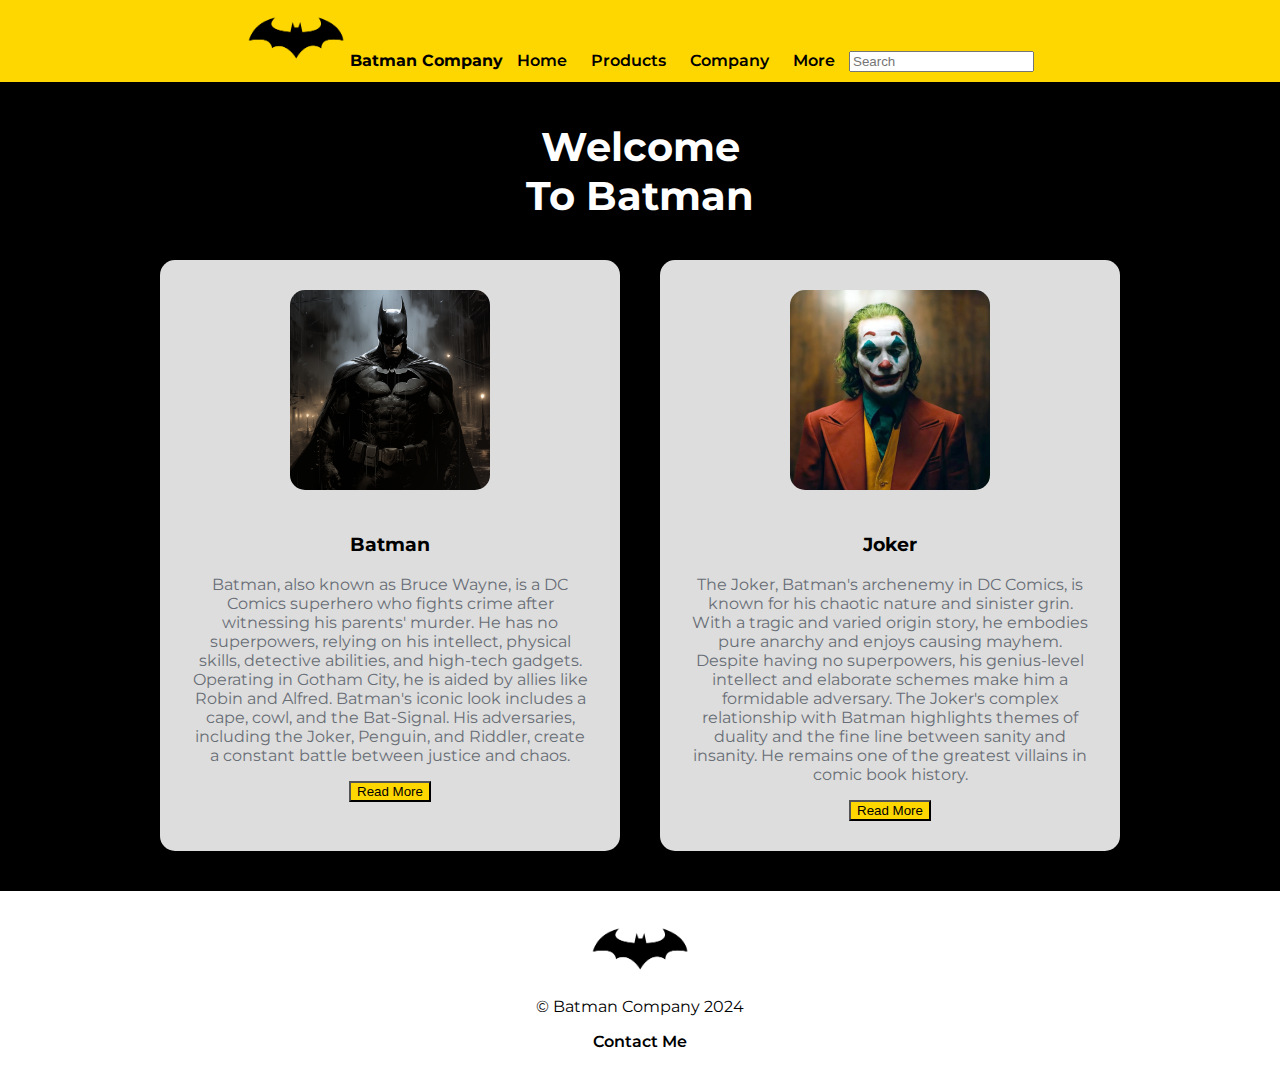
==== index.html @ 84801c20 "remove bootstrap and uses external css" ====
<!DOCTYPE html>
<html lang="en">
  <head>
    <meta charset="UTF-8" />
    <meta name="viewport" content="width=device-width, initial-scale=1.0" />
    <title>Web 1 Task</title>
    <link rel="preconnect" href="https://fonts.googleapis.com">
<link rel="preconnect" href="https://fonts.gstatic.com" crossorigin>
<link href="https://fonts.googleapis.com/css2?family=Montserrat:ital,wght@0,100..900;1,100..900&display=swap" rel="stylesheet">
    <link rel="stylesheet" href="style.css">

    <!-- <link
      href="https://cdn.jsdelivr.net/npm/bootstrap@5.3.3/dist/css/bootstrap.min.css"
      rel="stylesheet"
      integrity="sha384-QWTKZyjpPEjISv5WaRU9OFeRpok6YctnYmDr5pNlyT2bRjXh0JMhjY6hW+ALEwIH"
      crossorigin="anonymous"
    />
    <script
      src="https://cdn.jsdelivr.net/npm/bootstrap@5.3.3/dist/js/bootstrap.bundle.min.js"
      integrity="sha384-YvpcrYf0tY3lHB60NNkmXc5s9fDVZLESaAA55NDzOxhy9GkcIdslK1eN7N6jIeHz"
      crossorigin="anonymous"
    ></script> -->
   
  </head>
  <body>
    <section id="navbar-section">
      <nav class="navbar">
        <div style="width: auto; display: inline">
          <img
            src="images/Batman-Logo.png"
            alt="Batman-Logo"
            width="100"
            style="display: inline"
          />
          <span><strong>Batman Company</strong></span>
        </div>
        <div style="display: inline">
          <a href="">Home</a>
          <a href="">Products</a>
          <a href="">Company</a>
          <a href="">More</a>
          <label for="search">
           
            <input style="display: inline;" class="form-control" type="search" placeholder="Search" />
          </label>
        </div>
      </nav>
    </section>
    <section id="body-section">
      <h1>
        Welcome <br />
        To Batman
      </h1>
      <div class="row-div">
        <div class="row-cell">
          <img class="character-img" src="images/batman.webp" alt=""/>
          <h3>Batman</h3>
          <p class="character-p">
            Batman, also known as Bruce Wayne, is a DC Comics superhero who
            fights crime after witnessing his parents' murder. He has no
            superpowers, relying on his intellect, physical skills, detective
            abilities, and high-tech gadgets. Operating in Gotham City, he is
            aided by allies like Robin and Alfred. Batman's iconic look includes
            a cape, cowl, and the Bat-Signal. His adversaries, including the
            Joker, Penguin, and Riddler, create a constant battle between
            justice and chaos.
          </p>
          <button style="background-color: gold;">Read More</button>
        </div>
        <div class="row-cell col container">
          <img class="character-img" src="images/joker.webp" alt=""/>
          <h3>Joker</h3>
          <p class="character-p">
            The Joker, Batman's archenemy in DC Comics, is known for his chaotic
            nature and sinister grin. With a tragic and varied origin story, he
            embodies pure anarchy and enjoys causing mayhem. Despite having no
            superpowers, his genius-level intellect and elaborate schemes make
            him a formidable adversary. The Joker's complex relationship with
            Batman highlights themes of duality and the fine line between sanity
            and insanity. He remains one of the greatest villains in comic book
            history.
          </p>
          <button style="background-color: gold;">Read More</button>
        </div>
      </div>

    </section>

    <section id="footer">
        <div class="container" style="text-align: center;padding: 30px;">
            <img
            src="images/Batman-Logo.png"
            alt="Batman-Logo"
            width="100"
            style="display: inline"
          />
        <p>&copy; Batman Company 2024</p>
        <a href="mailto:saedghazal000@gmail.com">Contact Me</a>
        </div>
        
        
    </section>
  </body>
</html>
---- style.css ----
body{
    font-family:"Montserrat", sans-serif;
    margin: 0;
}

a {
    text-decoration: none;
    color: black;
    font-weight: 600;
    margin: 10px;
}

h1{
    color: white; 
    padding-bottom: 40px; 
    padding-top: 40px;
    margin: 0;
    font-size: 40px;
}



.row-div{
    display: flex;
    justify-content: center;
    margin: 0 40px;
    padding-bottom: 40px;
}
.row-cell{
    
    background-color: #DDDDDD;
    padding: 30px;
    border-radius: 15px; 
    margin: 0 20px 0;
    
}

.character-img{
    border-radius: 15px;
    margin-bottom: 20px;
    height: 200px;
}

.character-p{
    width: 400px; 
    color: #686D76;
}


#navbar-section{
    width: auto;
    text-align: center;
    align-items: center;
    background-color: gold;
    padding: 10px;
}

#body-section{
    background-color: black; 
    text-align: center;
}
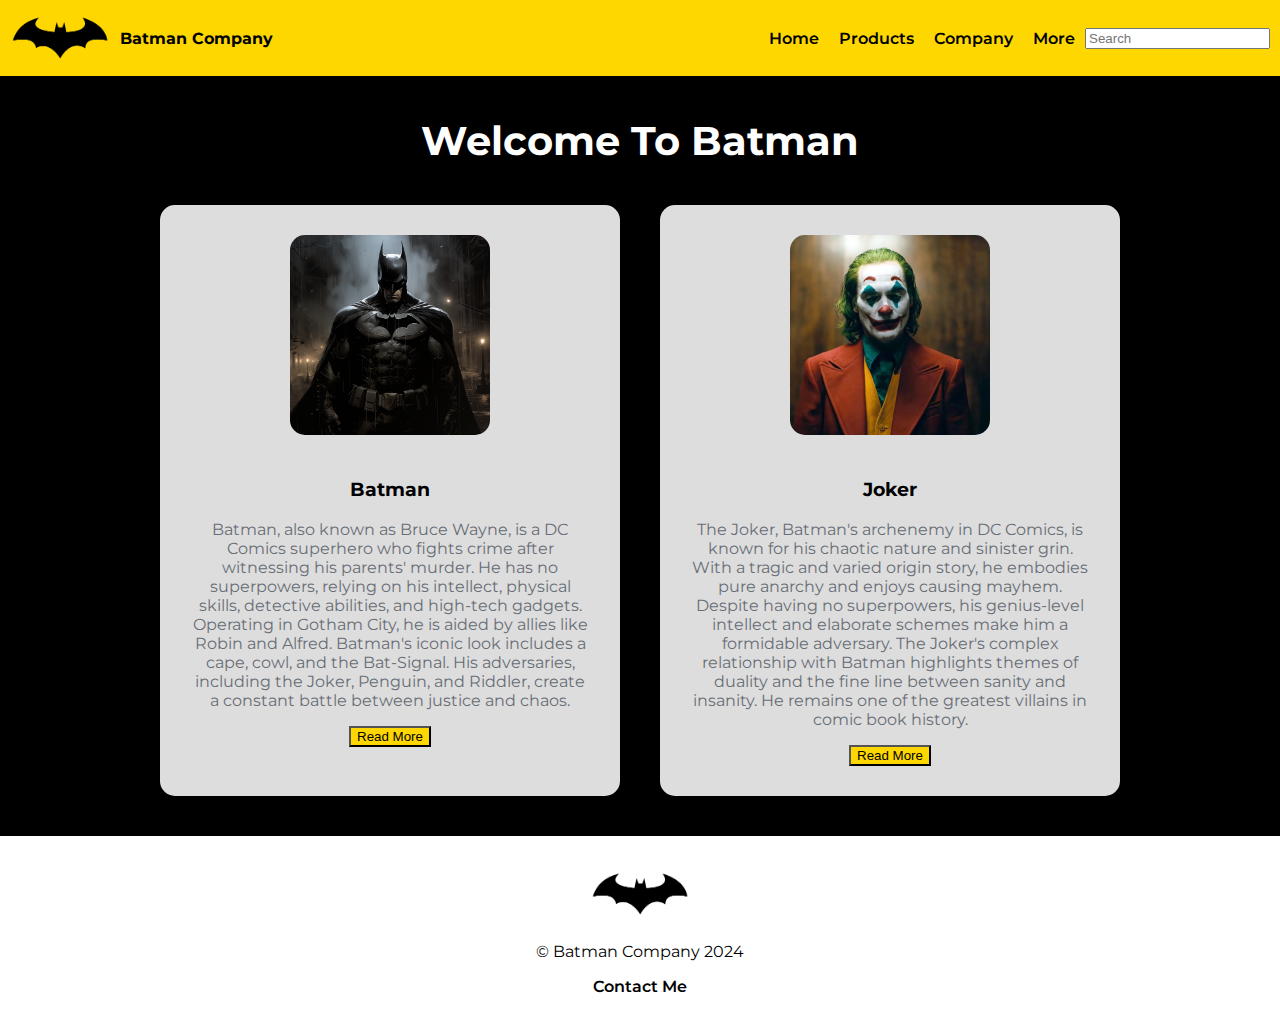
==== commit 9b534781: "using flexbox concept" ====
--- a/index.html
+++ b/index.html
@@ -24,23 +24,23 @@
   </head>
   <body>
     <section id="navbar-section">
-      <nav class="navbar">
-        <div style="width: auto; display: inline">
+      <nav class="nav-bar-flex">
+        <div>
           <img
             src="images/Batman-Logo.png"
             alt="Batman-Logo"
             width="100"
-            style="display: inline"
+          
           />
           <span><strong>Batman Company</strong></span>
+
         </div>
-        <div style="display: inline">
+        <div>
           <a href="">Home</a>
           <a href="">Products</a>
           <a href="">Company</a>
           <a href="">More</a>
           <label for="search">
-           
             <input style="display: inline;" class="form-control" type="search" placeholder="Search" />
           </label>
         </div>
@@ -48,7 +48,7 @@
     </section>
     <section id="body-section">
       <h1>
-        Welcome <br />
+        Welcome
         To Batman
       </h1>
       <div class="row-div">
--- a/style.css
+++ b/style.css
@@ -9,6 +9,9 @@
     font-weight: 600;
     margin: 10px;
 }
+a:hover{
+    color: darkorange;
+}
 
 h1{
     color: white; 
@@ -18,7 +21,23 @@
     font-size: 40px;
 }
 
+span strong {
+    margin-left: 10px;
+}
 
+
+.nav-bar-flex{
+    display: flex;
+    align-items: center;
+    justify-content: space-between;
+    flex-direction: row;
+    
+}
+
+.nav-bar-flex div{
+    display: flex;
+    align-items: center;
+}
 
 .row-div{
     display: flex;
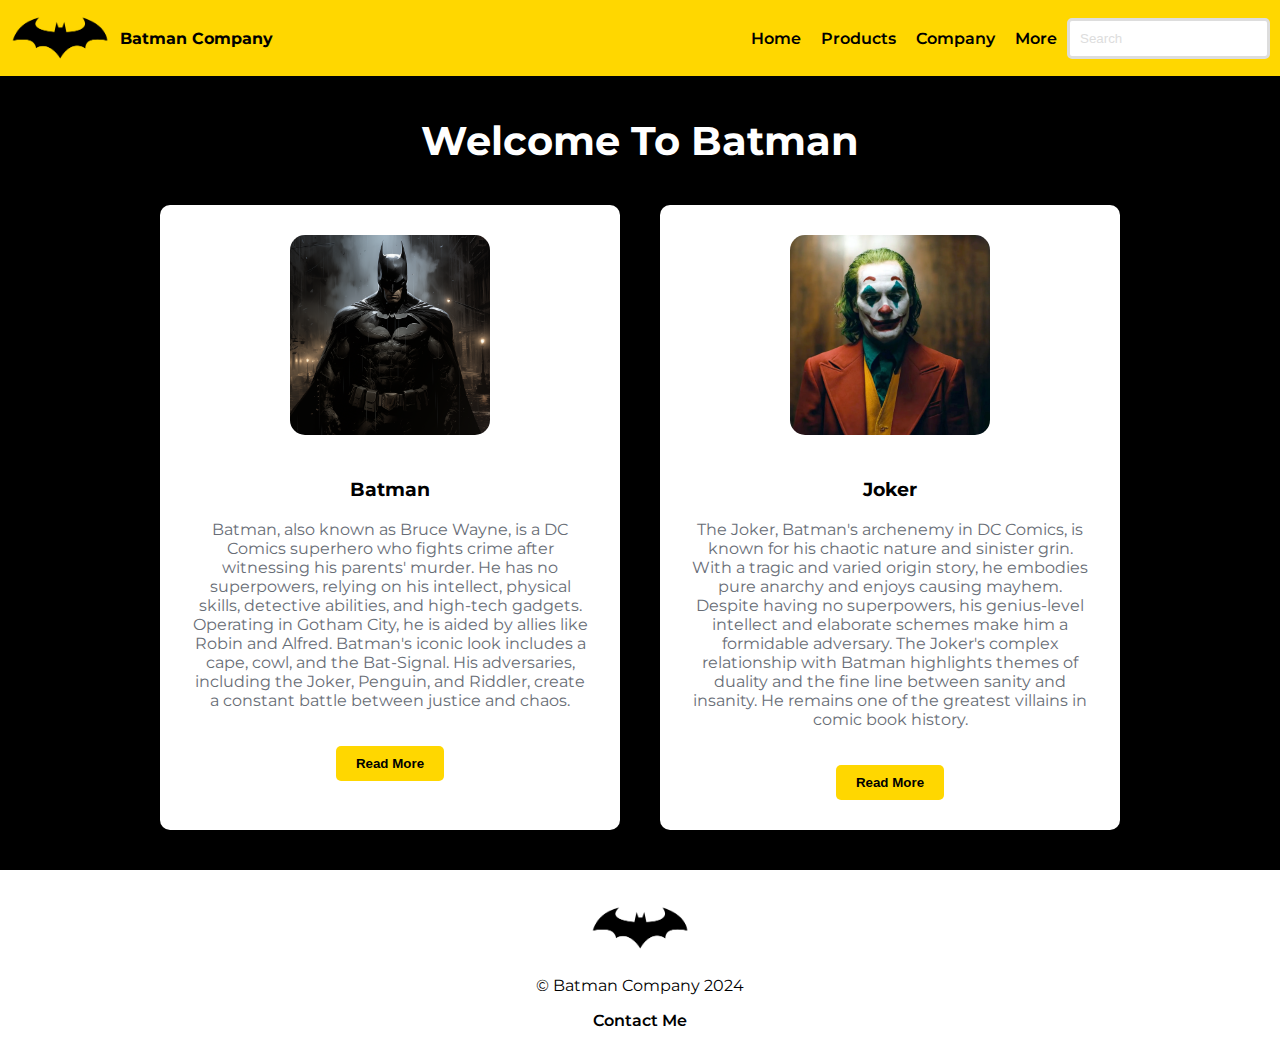
==== commit 27bb3372: "add product form created" ====
--- a/index.html
+++ b/index.html
@@ -3,23 +3,18 @@
   <head>
     <meta charset="UTF-8" />
     <meta name="viewport" content="width=device-width, initial-scale=1.0" />
-    <title>Web 1 Task</title>
+    <title>Batman</title>
+    
+
     <link rel="preconnect" href="https://fonts.googleapis.com">
-<link rel="preconnect" href="https://fonts.gstatic.com" crossorigin>
-<link href="https://fonts.googleapis.com/css2?family=Montserrat:ital,wght@0,100..900;1,100..900&display=swap" rel="stylesheet">
+    <link rel="preconnect" href="https://fonts.gstatic.com" crossorigin>
+    <link href="https://fonts.googleapis.com/css2?family=Montserrat:ital,wght@0,100..900;1,100..900&display=swap" rel="stylesheet">
     <link rel="stylesheet" href="style.css">
+    <link rel="icon" type="image/png" sizes="32x32" href="images/favicon-32x32.png">
+    <link rel="icon" type="image/png" sizes="16x16" href="images/favicon-16x16.png">
+    <link rel="icon" type="image/x-icon" href="images/favicon.ico">
 
-    <!-- <link
-      href="https://cdn.jsdelivr.net/npm/bootstrap@5.3.3/dist/css/bootstrap.min.css"
-      rel="stylesheet"
-      integrity="sha384-QWTKZyjpPEjISv5WaRU9OFeRpok6YctnYmDr5pNlyT2bRjXh0JMhjY6hW+ALEwIH"
-      crossorigin="anonymous"
-    />
-    <script
-      src="https://cdn.jsdelivr.net/npm/bootstrap@5.3.3/dist/js/bootstrap.bundle.min.js"
-      integrity="sha384-YvpcrYf0tY3lHB60NNkmXc5s9fDVZLESaAA55NDzOxhy9GkcIdslK1eN7N6jIeHz"
-      crossorigin="anonymous"
-    ></script> -->
+  
    
   </head>
   <body>
@@ -37,7 +32,7 @@
         </div>
         <div>
           <a href="">Home</a>
-          <a href="">Products</a>
+          <a href="products.html">Products</a>
           <a href="">Company</a>
           <a href="">More</a>
           <label for="search">
@@ -65,7 +60,7 @@
             Joker, Penguin, and Riddler, create a constant battle between
             justice and chaos.
           </p>
-          <button style="background-color: gold;">Read More</button>
+          <button>Read More</button>
         </div>
         <div class="row-cell col container">
           <img class="character-img" src="images/joker.webp" alt=""/>
@@ -80,7 +75,7 @@
             and insanity. He remains one of the greatest villains in comic book
             history.
           </p>
-          <button style="background-color: gold;">Read More</button>
+          <button>Read More</button>
         </div>
       </div>
 
--- a/style.css
+++ b/style.css
@@ -20,9 +20,34 @@
     margin: 0;
     font-size: 40px;
 }
+input{
+    padding: 10px 10px;
+    border-radius: 5px;
+    border-width: 1.5px;
+    border: #dddddd solid;
+    
+
+
+}
+input::placeholder{
+    color: #dddddd;
+}
 
 span strong {
     margin-left: 10px;
+}
+
+
+/*
+ nav bar
+*/
+
+#navbar-section{
+    width: auto;
+    text-align: center;
+    align-items: center;
+    background-color: gold;
+    padding: 10px;
 }
 
 
@@ -39,6 +64,17 @@
     align-items: center;
 }
 
+
+/*
+ home body
+ */
+
+ #body-section{
+    background-color: black; 
+    text-align: center;
+}
+
+
 .row-div{
     display: flex;
     justify-content: center;
@@ -47,9 +83,9 @@
 }
 .row-cell{
     
-    background-color: #DDDDDD;
+    background-color: white;
     padding: 30px;
-    border-radius: 15px; 
+    border-radius: 10px; 
     margin: 0 20px 0;
     
 }
@@ -65,16 +101,20 @@
     color: #686D76;
 }
 
-
-#navbar-section{
-    width: auto;
-    text-align: center;
-    align-items: center;
+button{
     background-color: gold;
-    padding: 10px;
+    padding: 10px 20px;
+    border: 0;
+    border-radius: 5px;
+    font-weight: 600;
+    margin-top: 20px;
+    
 }
 
-#body-section{
-    background-color: black; 
-    text-align: center;
+button:active{
+    background-color: black;
+    color: white;
 }
+
+
+
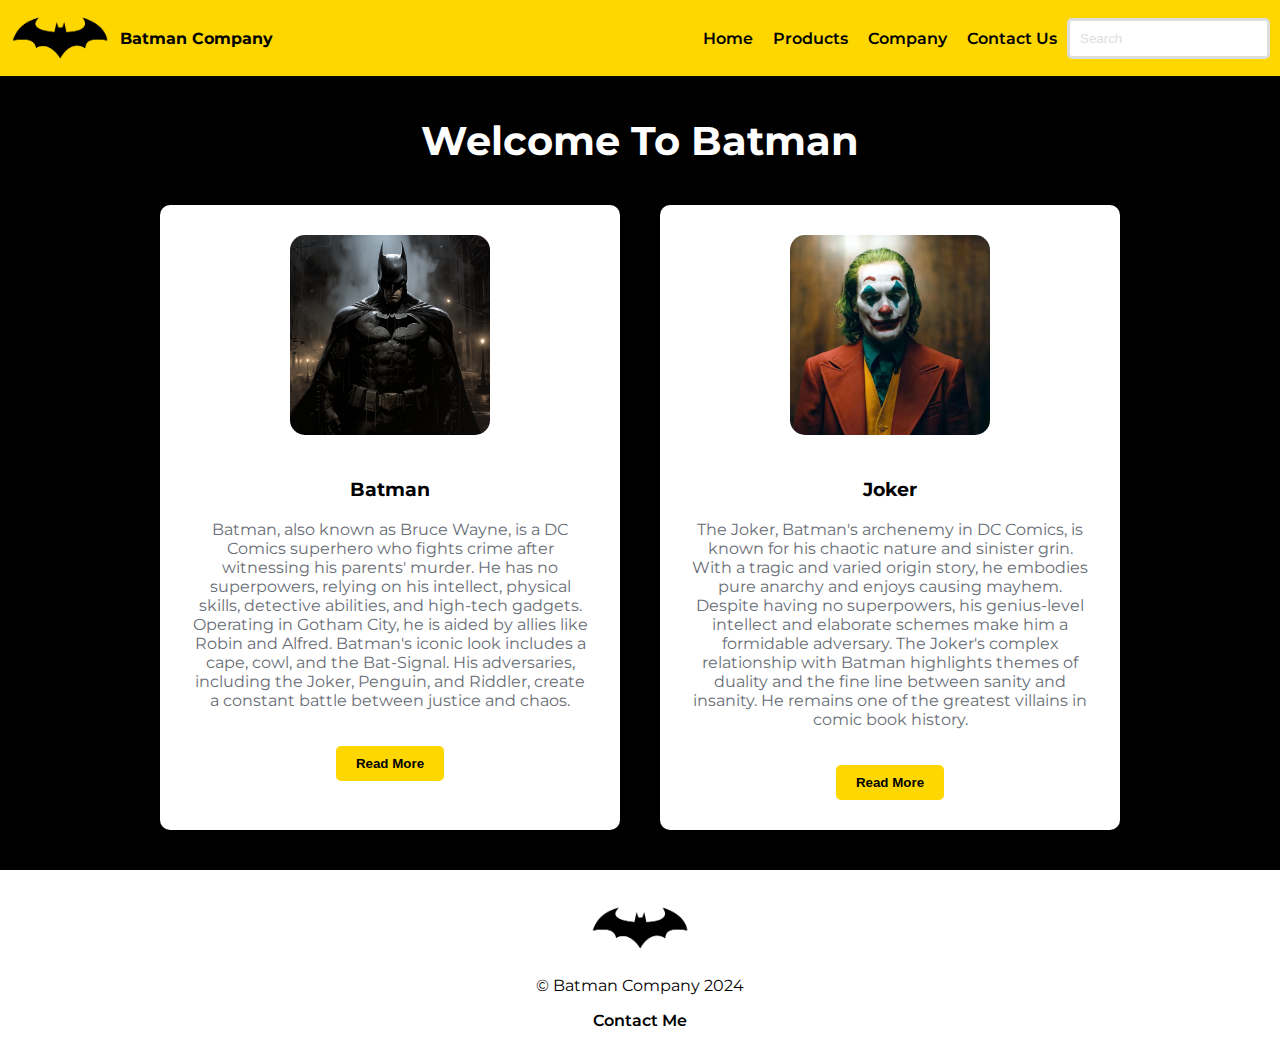
==== commit 16d13ed3: "finishing task 04" ====
--- a/index.html
+++ b/index.html
@@ -4,51 +4,56 @@
     <meta charset="UTF-8" />
     <meta name="viewport" content="width=device-width, initial-scale=1.0" />
     <title>Batman</title>
-    
 
-    <link rel="preconnect" href="https://fonts.googleapis.com">
-    <link rel="preconnect" href="https://fonts.gstatic.com" crossorigin>
-    <link href="https://fonts.googleapis.com/css2?family=Montserrat:ital,wght@0,100..900;1,100..900&display=swap" rel="stylesheet">
-    <link rel="stylesheet" href="style.css">
-    <link rel="icon" type="image/png" sizes="32x32" href="images/favicon-32x32.png">
-    <link rel="icon" type="image/png" sizes="16x16" href="images/favicon-16x16.png">
-    <link rel="icon" type="image/x-icon" href="images/favicon.ico">
-
-  
-   
+    <link rel="preconnect" href="https://fonts.googleapis.com" />
+    <link rel="preconnect" href="https://fonts.gstatic.com" crossorigin />
+    <link
+      href="https://fonts.googleapis.com/css2?family=Montserrat:ital,wght@0,100..900;1,100..900&display=swap"
+      rel="stylesheet"
+    />
+    <link rel="stylesheet" href="style.css" />
+    <link
+      rel="icon"
+      type="image/png"
+      sizes="32x32"
+      href="images/favicon-32x32.png"
+    />
+    <link
+      rel="icon"
+      type="image/png"
+      sizes="16x16"
+      href="images/favicon-16x16.png"
+    />
+    <link rel="icon" type="image/x-icon" href="images/favicon.ico" />
   </head>
   <body>
     <section id="navbar-section">
       <nav class="nav-bar-flex">
         <div>
-          <img
-            src="images/Batman-Logo.png"
-            alt="Batman-Logo"
-            width="100"
-          
-          />
+          <img src="images/Batman-Logo.png" alt="Batman-Logo" width="100" />
           <span><strong>Batman Company</strong></span>
-
         </div>
         <div>
-          <a href="">Home</a>
+          <a href="index.html">Home</a>
           <a href="products.html">Products</a>
           <a href="">Company</a>
-          <a href="">More</a>
+          <a href="contact-us.html">Contact Us</a>
           <label for="search">
-            <input style="display: inline;" class="form-control" type="search" placeholder="Search" />
+            <input
+              style="display: inline"
+              class="form-control"
+              type="search"
+              placeholder="Search"
+            />
           </label>
         </div>
       </nav>
     </section>
     <section id="body-section">
-      <h1>
-        Welcome
-        To Batman
-      </h1>
+      <h1>Welcome To Batman</h1>
       <div class="row-div">
         <div class="row-cell">
-          <img class="character-img" src="images/batman.webp" alt=""/>
+          <img class="character-img" src="images/batman.webp" alt="" />
           <h3>Batman</h3>
           <p class="character-p">
             Batman, also known as Bruce Wayne, is a DC Comics superhero who
@@ -63,7 +68,7 @@
           <button>Read More</button>
         </div>
         <div class="row-cell col container">
-          <img class="character-img" src="images/joker.webp" alt=""/>
+          <img class="character-img" src="images/joker.webp" alt="" />
           <h3>Joker</h3>
           <p class="character-p">
             The Joker, Batman's archenemy in DC Comics, is known for his chaotic
@@ -78,22 +83,19 @@
           <button>Read More</button>
         </div>
       </div>
-
     </section>
 
     <section id="footer">
-        <div class="container" style="text-align: center;padding: 30px;">
-            <img
-            src="images/Batman-Logo.png"
-            alt="Batman-Logo"
-            width="100"
-            style="display: inline"
-          />
+      <div class="container" style="text-align: center; padding: 30px">
+        <img
+          src="images/Batman-Logo.png"
+          alt="Batman-Logo"
+          width="100"
+          style="display: inline"
+        />
         <p>&copy; Batman Company 2024</p>
         <a href="mailto:saedghazal000@gmail.com">Contact Me</a>
-        </div>
-        
-        
+      </div>
     </section>
   </body>
 </html>
--- a/style.css
+++ b/style.css
@@ -1,120 +1,107 @@
-body{
-    font-family:"Montserrat", sans-serif;
-    margin: 0;
+body {
+  font-family: "Montserrat", sans-serif;
+  margin: 0;
 }
 
 a {
-    text-decoration: none;
-    color: black;
-    font-weight: 600;
-    margin: 10px;
+  text-decoration: none;
+  color: black;
+  font-weight: 600;
+  margin: 10px;
 }
-a:hover{
-    color: darkorange;
+a:hover {
+  color: darkorange;
 }
 
-h1{
-    color: white; 
-    padding-bottom: 40px; 
-    padding-top: 40px;
-    margin: 0;
-    font-size: 40px;
+h1 {
+  color: white;
+  padding-bottom: 40px;
+  padding-top: 40px;
+  margin: 0;
+  font-size: 40px;
 }
-input{
-    padding: 10px 10px;
-    border-radius: 5px;
-    border-width: 1.5px;
-    border: #dddddd solid;
-    
-
-
+input {
+  padding: 10px 10px;
+  border-radius: 5px;
+  border-width: 1.5px;
+  border: #dddddd solid;
 }
-input::placeholder{
-    color: #dddddd;
+input::placeholder {
+  color: #dddddd;
 }
 
 span strong {
-    margin-left: 10px;
+  margin-left: 10px;
 }
-
 
 /*
  nav bar
 */
 
-#navbar-section{
-    width: auto;
-    text-align: center;
-    align-items: center;
-    background-color: gold;
-    padding: 10px;
+#navbar-section {
+  width: auto;
+  text-align: center;
+  align-items: center;
+  background-color: gold;
+  padding: 10px;
 }
 
-
-.nav-bar-flex{
-    display: flex;
-    align-items: center;
-    justify-content: space-between;
-    flex-direction: row;
-    
+.nav-bar-flex {
+  display: flex;
+  align-items: center;
+  justify-content: space-between;
+  flex-direction: row;
+  flex-wrap: wrap;
 }
 
-.nav-bar-flex div{
-    display: flex;
-    align-items: center;
+.nav-bar-flex div {
+  display: flex;
+  align-items: center;
 }
-
 
 /*
  home body
  */
 
- #body-section{
-    background-color: black; 
-    text-align: center;
+#body-section {
+  background-color: black;
+  text-align: center;
 }
 
-
-.row-div{
-    display: flex;
-    justify-content: center;
-    margin: 0 40px;
-    padding-bottom: 40px;
+.row-div {
+  display: flex;
+  justify-content: center;
+  margin: 0 40px;
+  padding-bottom: 40px;
 }
-.row-cell{
-    
-    background-color: white;
-    padding: 30px;
-    border-radius: 10px; 
-    margin: 0 20px 0;
-    
+.row-cell {
+  background-color: white;
+  padding: 30px;
+  border-radius: 10px;
+  margin: 0 20px 0;
 }
 
-.character-img{
-    border-radius: 15px;
-    margin-bottom: 20px;
-    height: 200px;
+.character-img {
+  border-radius: 15px;
+  margin-bottom: 20px;
+  height: 200px;
 }
 
-.character-p{
-    width: 400px; 
-    color: #686D76;
+.character-p {
+  width: 400px;
+  color: #686d76;
 }
 
-button{
-    background-color: gold;
-    padding: 10px 20px;
-    border: 0;
-    border-radius: 5px;
-    font-weight: 600;
-    margin-top: 20px;
-    
+button {
+  background-color: gold;
+  padding: 10px 20px;
+  border: 0;
+  border-radius: 5px;
+  font-weight: 600;
+  margin-top: 20px;
 }
 
-button:active{
-    background-color: black;
-    color: white;
+button:active {
+  background-color: black;
+  color: white;
 }
-
-
-
